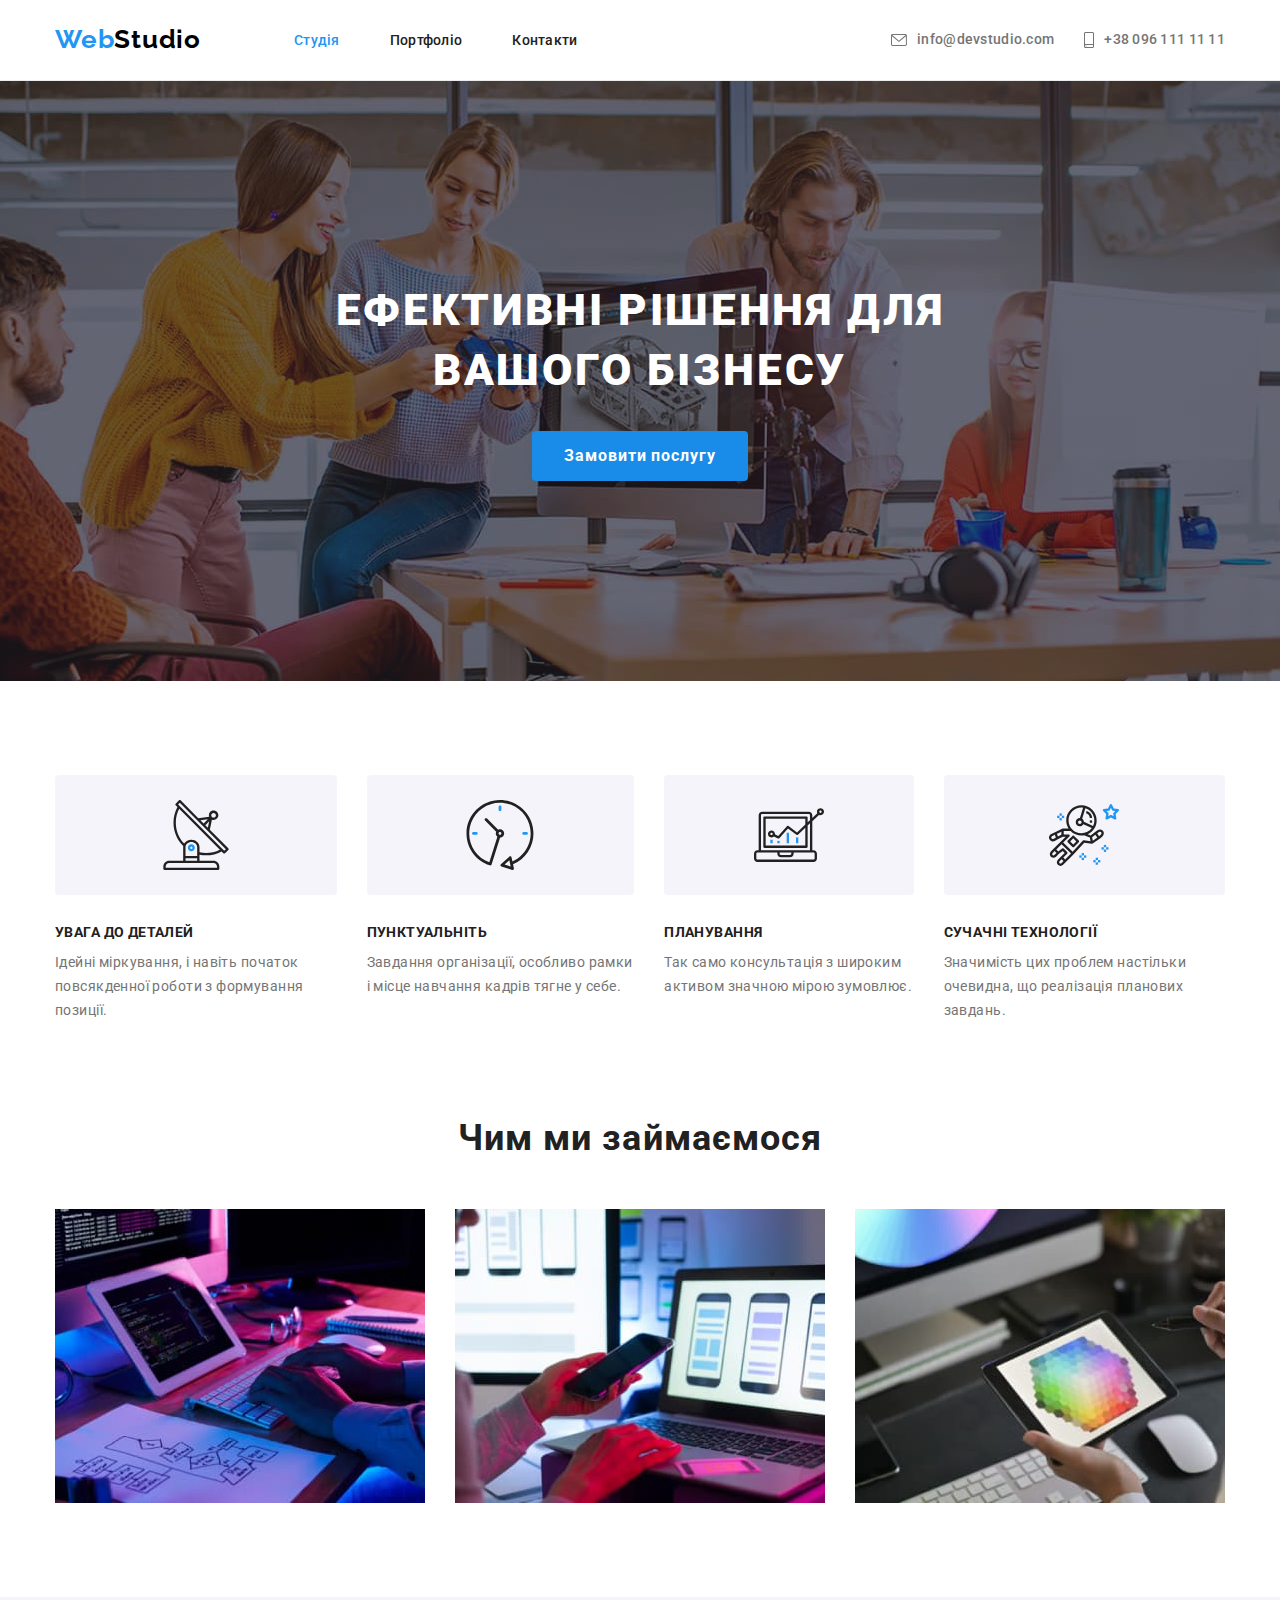
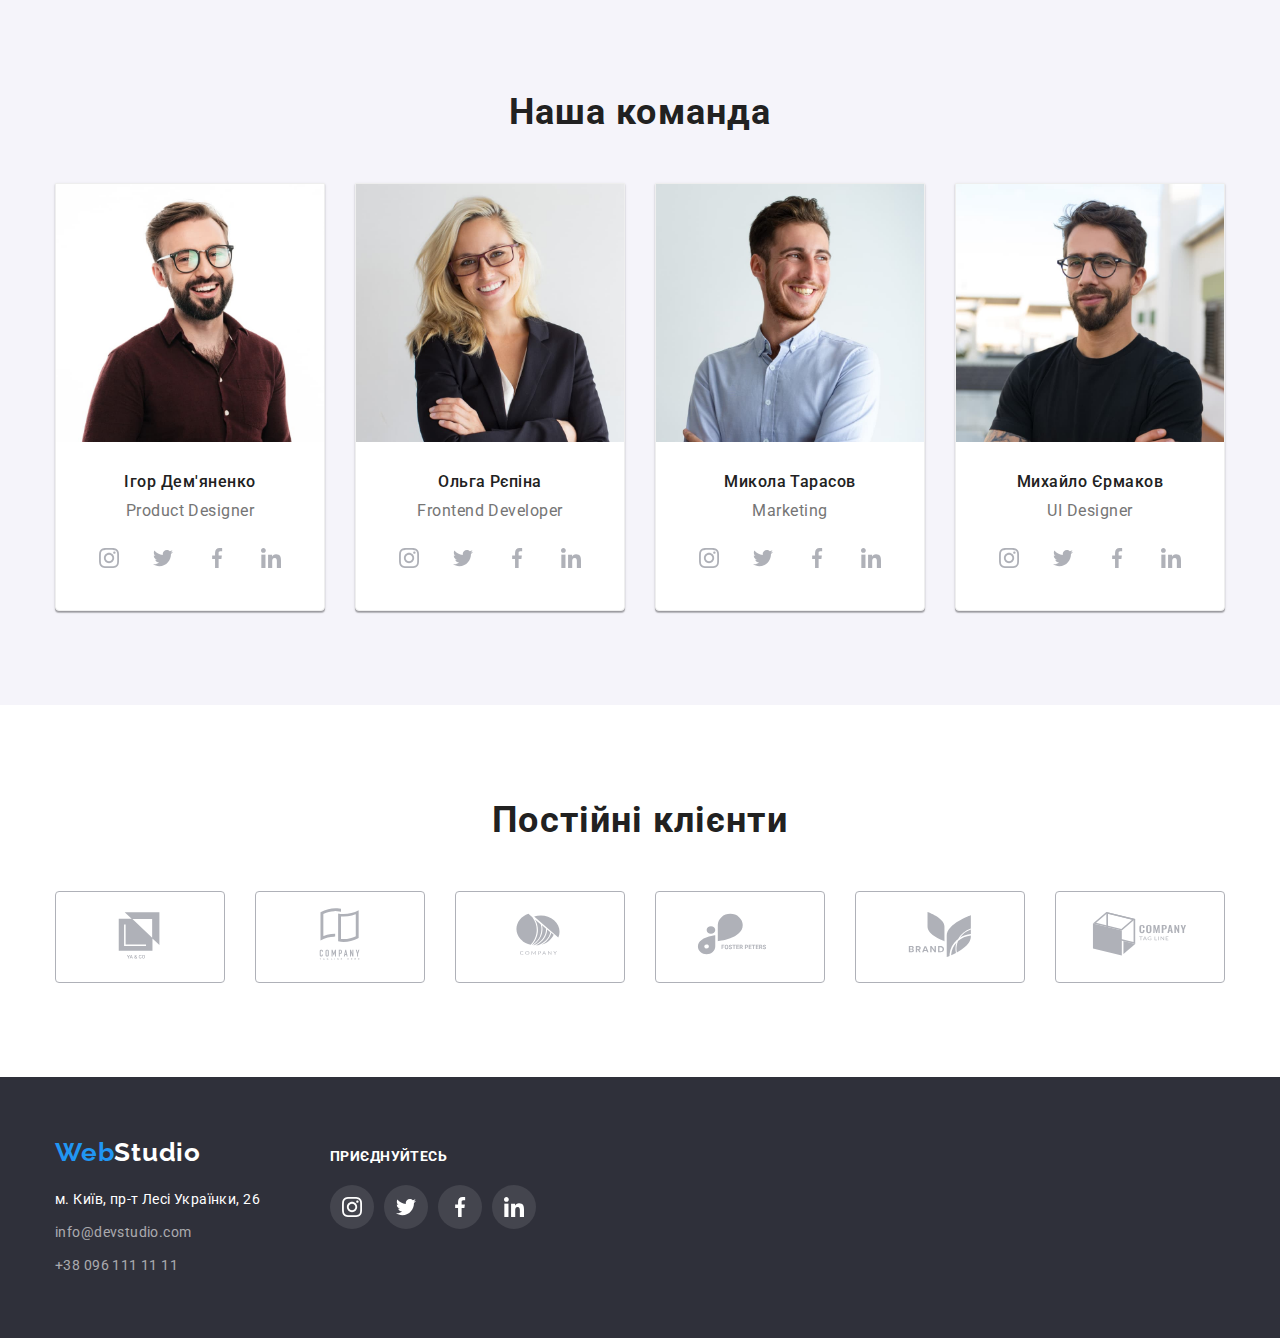
==== index.html @ cfe0ca1d "added files" ====
<!DOCTYPE html>
<html lang="uk">
  <head>
    <meta charset="UTF-8" />
    <meta http-equiv="X-UA-Compatible" content="IE=edge" />
    <meta name="viewport" content="width=device-width, initial-scale=1.0" />
    <title>WebStudio</title>
    <link rel="preconnect" href="https://fonts.googleapis.com" />
    <link rel="preconnect" href="https://fonts.gstatic.com" crossorigin />
    <link
      href="https://fonts.googleapis.com/css2?family=Raleway:wght@700&family=Roboto:wght@400;500;700;900&display=swap"
      rel="stylesheet"
    />
    <link
      rel="stylesheet"
      href="https://cdn.jsdelivr.net/npm/modern-normalize@1.1.0/modern-normalize.min.css"
    />
    <link rel="stylesheet" href="./css/styles.css" />
  </head>
  <body>
    <header class="page-header">
      <div class="container page-header-container">
        <nav class="page-navigation">
          <a class="logo link" href="./index.html">
            <span class="start-logo">Web</span
            ><span class="end-logo">Studio </span>
          </a>
          <ul class="menu list">
            <li>
              <a class="menu-link link current" href="./index.html">Студія</a>
            </li>
            <li>
              <a class="menu-link link" href="./portfolio.html">Портфоліо</a>
            </li>
            <li>
              <a class="menu-link link" href="#">Контакти</a>
            </li>
          </ul>
        </nav>
        <ul class="contact list">
          <li>
            <a
              class="contact-mail link"
              href="mailto:info@devstudio.com"
              target="_blank"
              rel="noopener noreferrer nofollow"
            >
              <svg class="contact-mail-icon" width="16" height="12">
                <use href="./images/sprite.svg#icon-envelope"></use>
              </svg>

              info@devstudio.com
            </a>
          </li>
          <li>
            <a
              class="contact-phone-number link"
              href="tel:+380961111111"
              target="_blank"
              rel="noopener noreferrer nofollow"
            >
              <svg class="contact-phone-icon" width="10" height="16">
                <use href="./images/sprite.svg#icon-smartphone"></use>
              </svg>

              +38 096 111 11 11
            </a>
          </li>
        </ul>
      </div>
    </header>
    <main>
      <section class="hero-section overlay">
        <div class="container">
          <h1 class="hero-title">Ефективні рішення для вашого бізнесу</h1>
          <button class="modal-open-btn" type="button">Замовити послугу</button>
        </div>
      </section>
      <section class="advantages-section">
        <div class="container">
          <h2 class="visually-hidden">Наші переваги</h2>
          <ul class="features list">
            <li class="feature-item">
              <div class="feature-card">
                <svg
                  lang="en"
                  aria-label="antenna icon"
                  class="feature-card-icon"
                  width="70"
                  height="70"
                >
                  <use href="./images/sprite.svg#icon-antenna"></use>
                </svg>
              </div>
              <h3 class="feature-title">Увага до деталей</h3>
              <p class="feature-descr">
                Ідейні міркування, і навіть початок повсякденної роботи з
                формування позиції.
              </p>
            </li>
            <li class="feature-item">
              <div class="feature-card">
                <svg
                  lang="en"
                  aria-label="clock icon"
                  class="feature-card-icon"
                  width="70"
                  height="70"
                >
                  <use href="./images/sprite.svg#icon-clock"></use>
                </svg>
              </div>
              <h3 class="feature-title">Пунктуальніть</h3>
              <p class="feature-descr">
                Завдання організації, особливо рамки і місце навчання кадрів
                тягне у себе.
              </p>
            </li>
            <li class="feature-item">
              <div class="feature-card">
                <svg
                  lang="en"
                  aria-label="diagram icon"
                  class="feature-card-icon"
                  width="70"
                  height="70"
                >
                  <use href="./images/sprite.svg#icon-diagram"></use>
                </svg>
              </div>
              <h3 class="feature-title">Планування</h3>
              <p class="feature-descr">
                Так само консультація з широким активом значною мірою зумовлює.
              </p>
            </li>
            <li class="feature-item">
              <div class="feature-card">
                <svg
                  lang="en"
                  aria-label="asronaut icon"
                  class="feature-card-icon"
                  width="70"
                  height="70"
                >
                  <use href="./images/sprite.svg#icon-astronaut"></use>
                </svg>
              </div>
              <h3 class="feature-title">Сучачні технології</h3>
              <p class="feature-descr">
                Значимість цих проблем настільки очевидна, що реалізація
                планових завдань.
              </p>
            </li>
          </ul>
        </div>
      </section>
      <section class="section about-section">
        <div class="container">
          <h2 class="section-title">Чим ми займаємося</h2>
          <ul class="boxes list">
            <li class="box-item">
              <img
                src="./images/box1.jpg"
                alt="Людина працює за комп'ютером"
                width="370"
                height="294"
              />
            </li>
            <li class="box-item">
              <img
                src="./images/box2.jpg"
                alt="Людина тримає у руці телефон"
                width="370"
                height="294"
              />
            </li>
            <li class="box-item">
              <img
                src="./images/box3.jpg"
                alt="Людина тримає у руці планшет"
                width="370"
                height="294"
              />
            </li>
          </ul>
        </div>
      </section>
      <section class="section team-section">
        <div class="container">
          <h2 class="section-title">Наша команда</h2>

          <ul class="team list">
            <li class="team-item">
              <div class="team-card">
                <img
                  src="./images/img.jpg"
                  alt="чоловік у коричневій сорочці"
                  width="270"
                  height="260"
                />
              </div>
              <div class="team-card-text">
                <h3 class="team-card-title">Ігор Дем'яненко</h3>
                <p class="team-card-descr">Product Designer</p>
                <ul class="social-list list">
                  <li class="social-list-item">
                    <a href="" class="social-list-link">
                      <svg
                        lang="en"
                        aria-label="instagram icon"
                        class="social-list-icon"
                      >
                        <use href="./images/sprite.svg#icon-instagram"></use>
                      </svg>
                    </a>
                  </li>
                  <li class="social-list-item">
                    <a href="" class="social-list-link">
                      <svg
                        lang="en"
                        aria-label="twitter icon"
                        class="social-list-icon"
                      >
                        <use href="./images/sprite.svg#icon-twitter"></use>
                      </svg>
                    </a>
                  </li>
                  <li class="social-list-item">
                    <a href="" class="social-list-link">
                      <svg
                        lang="en"
                        aria-label="facebook icon"
                        class="social-list-icon"
                      >
                        <use href="./images/sprite.svg#icon-facebook"></use>
                      </svg>
                    </a>
                  </li>
                  <li class="social-list-item">
                    <a href="" class="social-list-link">
                      <svg
                        lang="en"
                        aria-label="linkedin icon"
                        class="social-list-icon"
                      >
                        <use href="./images/sprite.svg#icon-linkedin"></use>
                      </svg>
                    </a>
                  </li>
                </ul>
              </div>
            </li>
            <li class="team-item">
              <div class="team-card">
                <img
                  src="./images/img1.jpg"
                  alt="жінка у чорному піджаку"
                  width="270"
                  height="260"
                />
              </div>
              <div class="team-card-text">
                <h3 class="team-card-title">Ольга Рєпіна</h3>
                <p class="team-card-descr">Frontend Developer</p>
                <ul class="social-list list">
                  <li class="social-list-item">
                    <a href="" class="social-list-link">
                      <svg
                        lang="en"
                        aria-label="instagram icon"
                        class="social-list-icon"
                      >
                        <use href="./images/sprite.svg#icon-instagram"></use>
                      </svg>
                    </a>
                  </li>
                  <li class="social-list-item">
                    <a href="" class="social-list-link">
                      <svg
                        lang="en"
                        aria-label="twitter icon"
                        class="social-list-icon"
                      >
                        <use href="./images/sprite.svg#icon-twitter"></use>
                      </svg>
                    </a>
                  </li>
                  <li class="social-list-item">
                    <a href="" class="social-list-link">
                      <svg
                        lang="en"
                        aria-label="facebook icon"
                        class="social-list-icon"
                      >
                        <use href="./images/sprite.svg#icon-facebook"></use>
                      </svg>
                    </a>
                  </li>
                  <li class="social-list-item">
                    <a href="" class="social-list-link">
                      <svg
                        lang="en"
                        aria-label="linkedin icon"
                        class="social-list-icon"
                      >
                        <use href="./images/sprite.svg#icon-linkedin"></use>
                      </svg>
                    </a>
                  </li>
                </ul>
              </div>
            </li>

            <li class="team-item">
              <div class="team-card">
                <img
                  src="./images/img2.jpg"
                  alt="чоловік у білій сорочці"
                  width="270"
                  height="260"
                />
              </div>
              <div class="team-card-text">
                <h3 class="team-card-title">Микола Тарасов</h3>
                <p class="team-card-descr">Marketing</p>
                <ul class="social-list list">
                  <li class="social-list-item">
                    <a href="" class="social-list-link">
                      <svg
                        lang="en"
                        aria-label="instagram icon"
                        class="social-list-icon"
                      >
                        <use href="./images/sprite.svg#icon-instagram"></use>
                      </svg>
                    </a>
                  </li>
                  <li class="social-list-item">
                    <a href="" class="social-list-link">
                      <svg
                        lang="en"
                        aria-label="twitter icon"
                        class="social-list-icon"
                      >
                        <use href="./images/sprite.svg#icon-twitter"></use>
                      </svg>
                    </a>
                  </li>
                  <li class="social-list-item">
                    <a href="" class="social-list-link">
                      <svg
                        lang="en"
                        aria-label="facebook icon"
                        class="social-list-icon"
                      >
                        <use href="./images/sprite.svg#icon-facebook"></use>
                      </svg>
                    </a>
                  </li>
                  <li class="social-list-item">
                    <a href="" class="social-list-link">
                      <svg
                        lang="en"
                        aria-label="linkedin icon"
                        class="social-list-icon"
                      >
                        <use href="./images/sprite.svg#icon-linkedin"></use>
                      </svg>
                    </a>
                  </li>
                </ul>
              </div>
            </li>

            <li class="team-item">
              <div class="team-card">
                <img
                  src="./images/img3.jpg"
                  alt="чоловік у чорній футболці"
                  width="270"
                  height="260"
                />
              </div>

              <div class="team-card-text">
                <h3 class="team-card-title">Михайло Єрмаков</h3>
                <p class="team-card-descr">UI Designer</p>
                <ul class="social-list list">
                  <li class="social-list-item">
                    <a href="" class="social-list-link">
                      <svg
                        lang="en"
                        aria-label="instagram icon"
                        class="social-list-icon"
                      >
                        <use href="./images/sprite.svg#icon-instagram"></use>
                      </svg>
                    </a>
                  </li>
                  <li class="social-list-item">
                    <a href="" class="social-list-link">
                      <svg
                        lang="en"
                        aria-label="twitter icon"
                        class="social-list-icon"
                      >
                        <use href="./images/sprite.svg#icon-twitter"></use>
                      </svg>
                    </a>
                  </li>
                  <li class="social-list-item">
                    <a href="" class="social-list-link">
                      <svg
                        lang="en"
                        aria-label="facebook icon"
                        class="social-list-icon"
                      >
                        <use href="./images/sprite.svg#icon-facebook"></use>
                      </svg>
                    </a>
                  </li>
                  <li class="social-list-item">
                    <a href="" class="social-list-link">
                      <svg
                        lang="en"
                        aria-label="linkedin icon"
                        class="social-list-icon"
                      >
                        <use href="./images/sprite.svg#icon-linkedin"></use>
                      </svg>
                    </a>
                  </li>
                </ul>
              </div>
            </li>
          </ul>
        </div>
      </section>

      <section class="section clients-section">
        <div class="container">
          <h2 class="section-title">Постійні клієнти</h2>
          <ul class="clients-list list">
            <li class="clients-items">
              <a href="" class="clients-list-link link">
                <svg
                  lang="en"
                  aria-label="logo yaco icon"
                  class="clients-list-icon"
                  width="106"
                  height="60"
                >
                  <use href="./images/sprite.svg#icon-logoyaco"></use>
                </svg>
              </a>
            </li>
            <li class="clients-items">
              <a href="" class="clients-list-link link">
                <svg
                  lang="en"
                  aria-label="logo company"
                  class="clients-list-icon"
                  width="106"
                  height="60"
                >
                  <use href="./images/sprite.svg#icon-logocompany"></use>
                </svg>
              </a>
            </li>
            <li class="clients-items">
              <a href="" class="clients-list-link link">
                <svg
                  lang="en"
                  aria-label="logo company"
                  class="clients-list-icon"
                  width="106"
                  height="60"
                >
                  <use href="./images/sprite.svg#icon-logocomp"></use>
                </svg>
              </a>
            </li>
            <li class="clients-items">
              <a href="" class="clients-list-link link">
                <svg
                  lang="en"
                  aria-label="logo foster peters"
                  class="clients-list-icon"
                  width="106"
                  height="60"
                >
                  <use href="./images/sprite.svg#icon-foster"></use>
                </svg>
              </a>
            </li>
            <li class="clients-items">
              <a href="" class="clients-list-link link">
                <svg
                  lang="en"
                  aria-label="logo brand"
                  class="clients-list-icon"
                  width="106"
                  height="60"
                >
                  <use href="./images/sprite.svg#icon-brand"></use>
                </svg>
              </a>
            </li>
            <li class="clients-items">
              <a href="" class="clients-list-link link">
                <svg
                  lang="en"
                  aria-label="logo company tag line"
                  class="clients-list-icon"
                  width="106"
                  height="60"
                >
                  <use href="./images/sprite.svg#icon-tagline"></use>
                </svg>
              </a>
            </li>
          </ul>
        </div>
      </section>
    </main>

    <footer class="footer-section">
      <div class="container">
        <div class="address-container">
          <div>
            <a class="link" href="./index.html">
              <span class="start-logo">Web</span
              ><span class="footer-logo">Studio </span>
            </a>
            <address class="address-section">
              <ul class="list">
                <li class="footer-item">
                  <a
                    class="footer-address link"
                    href="https://goo.gl/maps/guukoqneZC2maSvj9"
                    target="_blank"
                    rel="noopener noreferrer nofollow"
                    >м. Київ, пр-т Лесі Українки, 26</a
                  >
                </li>
                <li class="footer-item">
                  <a
                    class="footer-contacts link"
                    href="mailto:info@devstudio.com"
                    target="_blank"
                    rel="noopener noreferrer nofollow"
                    >info@devstudio.com</a
                  >
                </li>
                <li class="footer-item">
                  <a
                    class="footer-contacts link"
                    href="tel:+380961111111"
                    target="_blank"
                    rel="noopener noreferrer nofollow"
                    >+38 096 111 11 11</a
                  >
                </li>
              </ul>
            </address>
          </div>
          <div class="footer-social-links">
            <strong class="footer-social-links-title">приєднуйтесь</strong>
            <ul class="footer-social-list list">
              <li class="footer-social-list-item">
                <a href="" class="footer-social-list-link">
                  <svg
                    lang="en"
                    aria-label="instagram icon"
                    class="footer-social-list-icon"
                  >
                    <use href="./images/sprite.svg#icon-instagram-footer"></use>
                  </svg>
                </a>
              </li>
              <li class="footer-social-list-item">
                <a href="" class="footer-social-list-link">
                  <svg
                    lang="en"
                    aria-label="twitter icon"
                    class="footer-social-list-icon"
                  >
                    <use href="./images/sprite.svg#icon-twitter-footer"></use>
                  </svg>
                </a>
              </li>
              <li class="footer-social-list-item">
                <a href="" class="footer-social-list-link">
                  <svg
                    lang="en"
                    aria-label="facebook icon"
                    class="footer-social-list-icon"
                  >
                    <use href="./images/sprite.svg#icon-facebook-footer"></use>
                  </svg>
                </a>
              </li>
              <li class="footer-social-list-item">
                <a href="" class="footer-social-list-link">
                  <svg
                    lang="en"
                    aria-label="linkedin icon"
                    class="footer-social-list-icon"
                  >
                    <use href="./images/sprite.svg#icon-linkedin-footer"></use>
                  </svg>
                </a>
              </li>
            </ul>
          </div>
        </div>
      </div>
    </footer>
  </body>
</html>
---- css/styles.css ----
:root {
  --accent-color: #2196f3;
  --primary-font: 'Roboto', sans-serif;
  --secondary-font: 'Raleway', sans-serif;
  --primary-text-color: #212121;
  --secondary-text-color: #757575;
  --main-color: #fff;
  --logo-color: #000;
  --background-active-btn: #188ce8;
  --footer-contacts-text: rgba(255, 255, 255, 0.6);
  --secondary-background-color: #2f303a;
  --team-section-bgc: #f5f4fa;
  --boder-color: #eeeeee;
  --card-gap: 30px;
  --hero-bcg-color: #c4c4c4;
  --social-icon-color-team: #afb1b8;
}

h1,
h2,
h3,
h4,
p {
  margin-top: 0;
  margin-bottom: 0;
}

ul,
ol {
  margin-top: 0;
  margin-bottom: 0;
  padding-left: 0;
}

address {
  font-style: normal;
}

.link {
  text-decoration: none;
}
.list {
  list-style: none;
}
img {
  display: block;
  max-width: 100%;
  height: auto;
}
button {
  cursor: pointer;
}
body {
  font-family: var(--primary-font);
  font-size: 14px;
  line-height: 1.19;
  letter-spacing: 0.03em;

  color: var(--primary-text-color);
  background-color: var(--main-color);
}

.container {
  width: 1200px;
  margin-left: auto;
  margin-right: auto;
  padding-left: 15px;
  padding-right: 15px;
}

.section {
  padding-top: 94px;
  padding-bottom: 94px;
}

.visually-hidden {
  position: absolute;
  white-space: nowrap;
  width: 1px;
  height: 1px;
  overflow: hidden;
  border: 0;
  padding: 0;
  clip: rect(0 0 0 0);
  clip-path: inset(50%);
  margin: -1px;
}

/* Logo */

.start-logo,
.end-logo,
.footer-logo {
  font-family: var(--secondary-font);
  font-weight: 700;
  font-size: 26px;
  letter-spacing: 0.03em;
  color: var(--accent-color);
}
.end-logo {
  color: var(--logo-color);
}

.footer-logo {
  color: var(--main-color);
}

.logo {
  padding-top: 24px;
  padding-bottom: 25px;
  margin-right: 93px;
}

/* Menu */

.page-navigation {
  display: flex;
  align-items: center;
}

.menu {
  display: flex;
  column-gap: 50px;
}

.menu .link.current {
  color: var(--accent-color);
}

.menu-link {
  font-weight: 500;
  line-height: 1.14;
  letter-spacing: 0.02em;
  color: var(--primary-text-color);
  padding-top: 32px;
  padding-bottom: 32px;
}
.menu-link:hover,
.menu-link:focus {
  color: var(--accent-color);
}

/* Header contacts */

.page-header {
  border-bottom: 1px solid #ececec;
}

.page-header-container {
  display: flex;
  align-items: center;
}

.contact-mail,
.contact-phone-number {
  display: flex;
  align-items: center;
  font-weight: 500;
  line-height: 1.14;
  letter-spacing: 0.02em;
  color: var(--secondary-text-color);
  padding-top: 32px;
  padding-bottom: 32px;
  fill: currentColor;
}
.contact-mail:hover,
.contact-mail:focus {
  color: var(--accent-color);
}

.contact-phone-number:hover,
.contact-phone-number:focus {
  color: var(--accent-color);
}

.contact {
  display: flex;
  margin-left: auto;
  column-gap: 30px;
}

.contact-mail-icon {
  margin-right: 10px;
  fill: var(--secondary-text-color);
}

.contact-mail:hover .contact-mail-icon,
.contact-mail:focus .contact-mail-icon {
  fill: var(--accent-color);
}
.contact-phone-icon {
  margin-right: 10px;
  fill: var(--secondary-text-color);
}

.contact-phone-number:hover .contact-phone-icon,
.contact-phone-number:focus .contact-phone-icon {
  fill: var(--accent-color);
}

/* Hero */

.hero-section {
  padding-bottom: 200px;
  padding-top: 200px;
  text-align: center;
  background-color: var(--secondary-background-color);
}

.overlay {
  max-width: 1600px;
  min-height: 600px;
  margin-left: auto;
  margin-right: auto;
  background-color: var(--hero-bcg-color);
  background-image: linear-gradient(rgba(47, 48, 58, 0.4), rgba(47, 48, 58, 0.4)),
    url(../images/heroimg.jpg);
  background-size: cover;
  background-position: center;
}
.hero-title {
  font-weight: 900;
  font-size: 44px;
  line-height: 1.36;
  text-align: center;
  letter-spacing: 0.06em;
  text-transform: uppercase;
  color: var(--main-color);
  width: 696px;
  margin-left: auto;
  margin-right: auto;
  margin-bottom: 30px;
}
/* 
.hero-section-nav {
  display: flex;
  align-items: center;
  flex-direction: column;
} */
/* Button */

.modal-open-btn {
  font-weight: 700;
  font-size: 16px;
  line-height: 1.88;
  letter-spacing: 0.06em;
  color: var(--main-color);
  background: var(--background-active-btn);
  border: none;
  border-radius: 4px;
  padding: 10px 32px;
}
.modal-open-btn:hover,
.modal-open-btn:focus {
  background: var(--background-active-btn);
  box-shadow: 0px 4px 4px rgba(0, 0, 0, 0.15);
  border-radius: 4px;
}

/* Features */

.advantages-section {
  padding-top: 94px;
}
.features {
  display: flex;
  gap: 30px;
}

.feature-item {
  flex-basis: calc((100%-90px) / 4);
}
.feature-title {
  font-weight: 700;
  font-size: 14px;
  line-height: 1.14;
  text-transform: uppercase;
  margin-bottom: 10px;
}

.feature-descr {
  line-height: 1.71;
  color: var(--secondary-text-color);
}

.feature-card {
  display: flex;
  justify-content: center;
  align-items: center;
  height: 120px;
  background-color: var(--team-section-bgc);
  margin-bottom: 30px;
  border-radius: 4px;
}

.feature-card:hover,
.feature-card:focus {
  box-shadow: 0px 4px 4px rgba(0, 0, 0, 0.25);
}

/* About */

.about-section {
  padding-top: 94px;
}

.boxes {
  display: flex;
  gap: 30px;
}

.box-item {
  flex-basis: calc((100%-60px) / 3);
}
/* Team */

.team {
  display: flex;
  gap: 30px;
}

.team-section {
  background-color: var(--team-section-bgc);
}

.section-title {
  font-weight: 700;
  font-size: 36px;
  line-height: 1.17;
  letter-spacing: 0.03em;
  margin-bottom: 50px;
  text-align: center;
}

.team-card-title {
  font-weight: 500;
  font-size: 16px;
  letter-spacing: 0.03em;
  margin-bottom: 10px;
  text-align: center;
}
.team-card-descr {
  font-size: 16px;
  letter-spacing: 0.03em;
  color: var(--secondary-text-color);
  text-align: center;
  margin-bottom: 16px;
}

.team-item {
  flex-basis: calc((100%-90px / 4));
  border: 1px solid var(--boder-color);

  box-shadow: 0px 1px 3px rgba(0, 0, 0, 0.12), 0px 1px 1px rgba(0, 0, 0, 0.14),
    0px 2px 1px rgba(0, 0, 0, 0.2);
  border-radius: 0px 0px 4px 4px;

  background-color: var(--main-color);
}

.team-card-text {
  padding-top: 30px;
  padding-bottom: 30px;
}

.team-card {
  background-color: var(--main-color);
}

.social-list-icon {
  width: 20px;
  height: 20px;
  fill: var(--social-icon-color-team);
}

.social-list {
  display: flex;
  justify-content: center;
  column-gap: 10px;
}

.social-list-link {
  display: flex;
  align-items: center;
  justify-content: center;
  width: 44px;
  height: 44px;
  border-radius: 50%;
  background-color: var(--main-color);
}

.social-list-link:hover,
.social-list-link:focus {
  background-color: var(--accent-color);
}
.social-list-link:hover .social-list-icon,
.social-list-link:focus .social-list-icon {
  fill: var(--main-color);
}

/* Clients */

.clients-list {
  display: flex;
  justify-content: center;
  align-items: center;
  column-gap: 30px;
}

.clients-items {
  display: flex;
  justify-content: center;
  align-items: center;
  width: 170px;
  height: 92px;
  border-radius: 4px;
  border: 1px solid var(--social-icon-color-team);
}

.clients-list-link {
  fill: currentColor;
}
.clients-list-link:hover,
.clients-list-link:focus {
  fill: var(--accent-color);
}

.clients-list-icon {
  color: var(--social-icon-color-team);
}
/* Footer */

.footer-address,
.footer-contacts {
  line-height: 1.71;
  color: var(--main-color);
}
.footer-contacts {
  color: var(--footer-contacts-text);
}
.footer-contacts:hover,
.footer-contacts:focus {
  color: var(--accent-color);
}

.footer-address:hover,
.footer-address:focus {
  color: var(--accent-color);
}
.footer-section {
  background-color: var(--secondary-background-color);
  padding-top: 60px;
  padding-bottom: 60px;
}

.address-section {
  margin-top: 20px;
}

.address-container {
  display: flex;
  align-items: baseline;
}

.footer-item:not(:last-child) {
  margin-bottom: 9px;
}

.footer-social-links-title {
  font-weight: 700;
  font-size: 14px;
  line-height: 1.14;
  text-transform: uppercase;
  color: var(--main-color);
  margin-bottom: 20px;
}

.footer-social-list-icon {
  width: 20px;
  height: 20px;
  fill: var(--main-color);
}

.footer-social-list {
  display: flex;
  justify-content: center;
  column-gap: 10px;
  margin-top: 20px;
}

.footer-social-list-link {
  display: flex;
  align-items: center;
  justify-content: center;
  width: 44px;
  height: 44px;
  border-radius: 50%;
  background-color: rgba(255, 255, 255, 0.1);
}

.footer-social-list-link:hover,
.footer-social-list-link:focus {
  background-color: var(--accent-color);
}
.footer-social-list-link:hover .footer-social-list-icon,
.footer-social-list-link:focus .footer-social-list-icon {
  fill: var(--main-color);
}

.footer-social-links {
  margin-left: 70px;
}
/* Portfolio page */

.filter-open-btn {
  font-weight: 500;
  font-size: 16px;
  line-height: 1.63;
  letter-spacing: 0.03em;
  color: var(--primary-text-color);
  background-color: var(--team-section-bgc);
  display: flex;
  border-radius: 4px;
  border: none;
  padding: 6px 22px;
}
.filter-open-btn:hover,
.filter-open-btn:focus {
  color: var(--main-color);
  background: var(--accent-color);
  box-shadow: 0px 3px 1px rgba(0, 0, 0, 0.1), 0px 1px 2px rgba(0, 0, 0, 0.08),
    0px 2px 2px rgba(0, 0, 0, 0.12);
}

.project-title {
  font-weight: 700;
  font-size: 18px;
  line-height: 2;
  letter-spacing: 0.06em;
  color: var(--primary-text-color);
  margin-bottom: 4px;
  margin-right: auto;
}
.project-descr {
  line-height: 1.88;
  margin-right: auto;
}

.filter-items {
  display: flex;
  justify-content: center;
  gap: 8px;
  margin-bottom: 50px;
}

.project-list {
  display: flex;
  flex-wrap: wrap;
  gap: 30px;
}

.project-item {
  flex-basis: calc(100% -60px / 3);
}

.project-descr {
  font-size: 16px;
  letter-spacing: 0.03em;
  color: var(--secondary-text-color);
}

.project-item-descr {
  padding: 20px 24px;
  border: 1px solid var(--boder-color);
  border-top: none;
}

.project-item-link {
  display: block;
}

.project-item-link:hover,
.project-item-link:focus {
  box-shadow: 0px 1px 1px rgba(0, 0, 0, 0.12), 0px 4px 4px rgba(0, 0, 0, 0.06),
    1px 4px 6px rgba(0, 0, 0, 0.16);
}
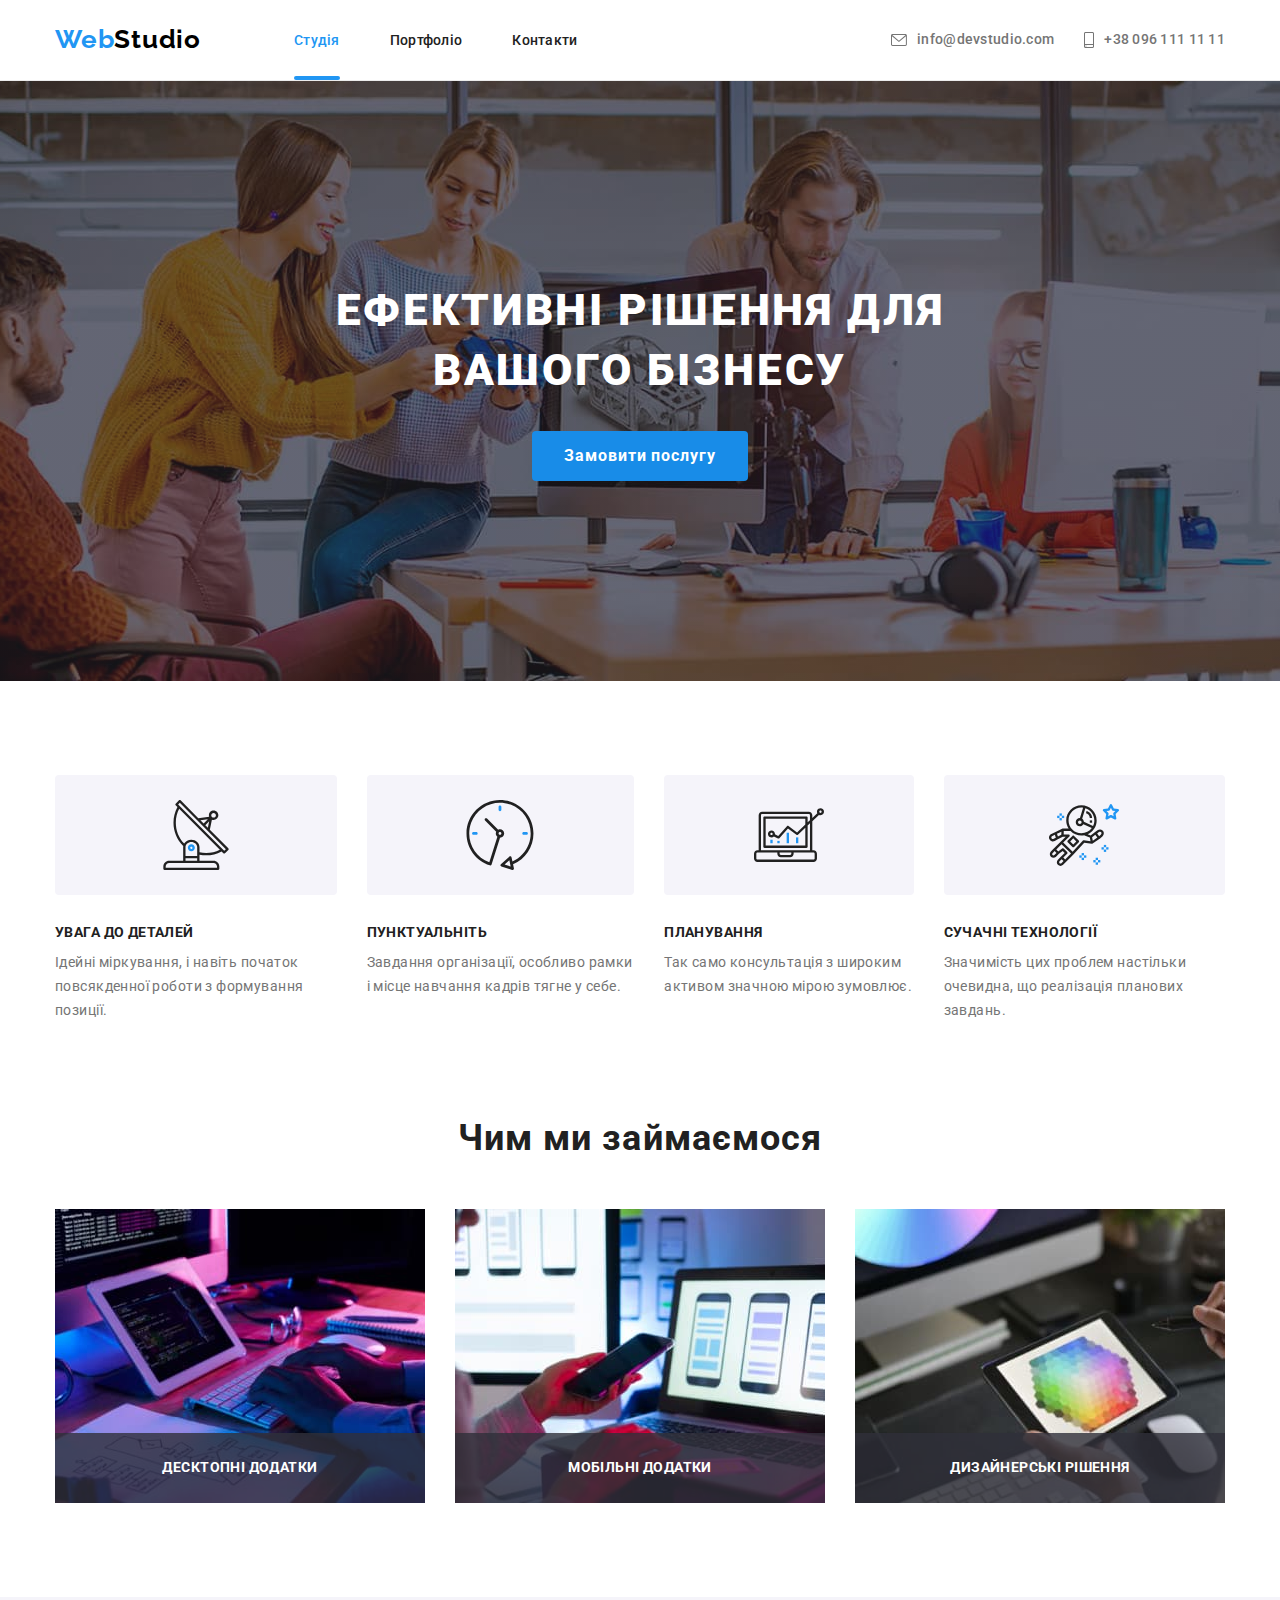
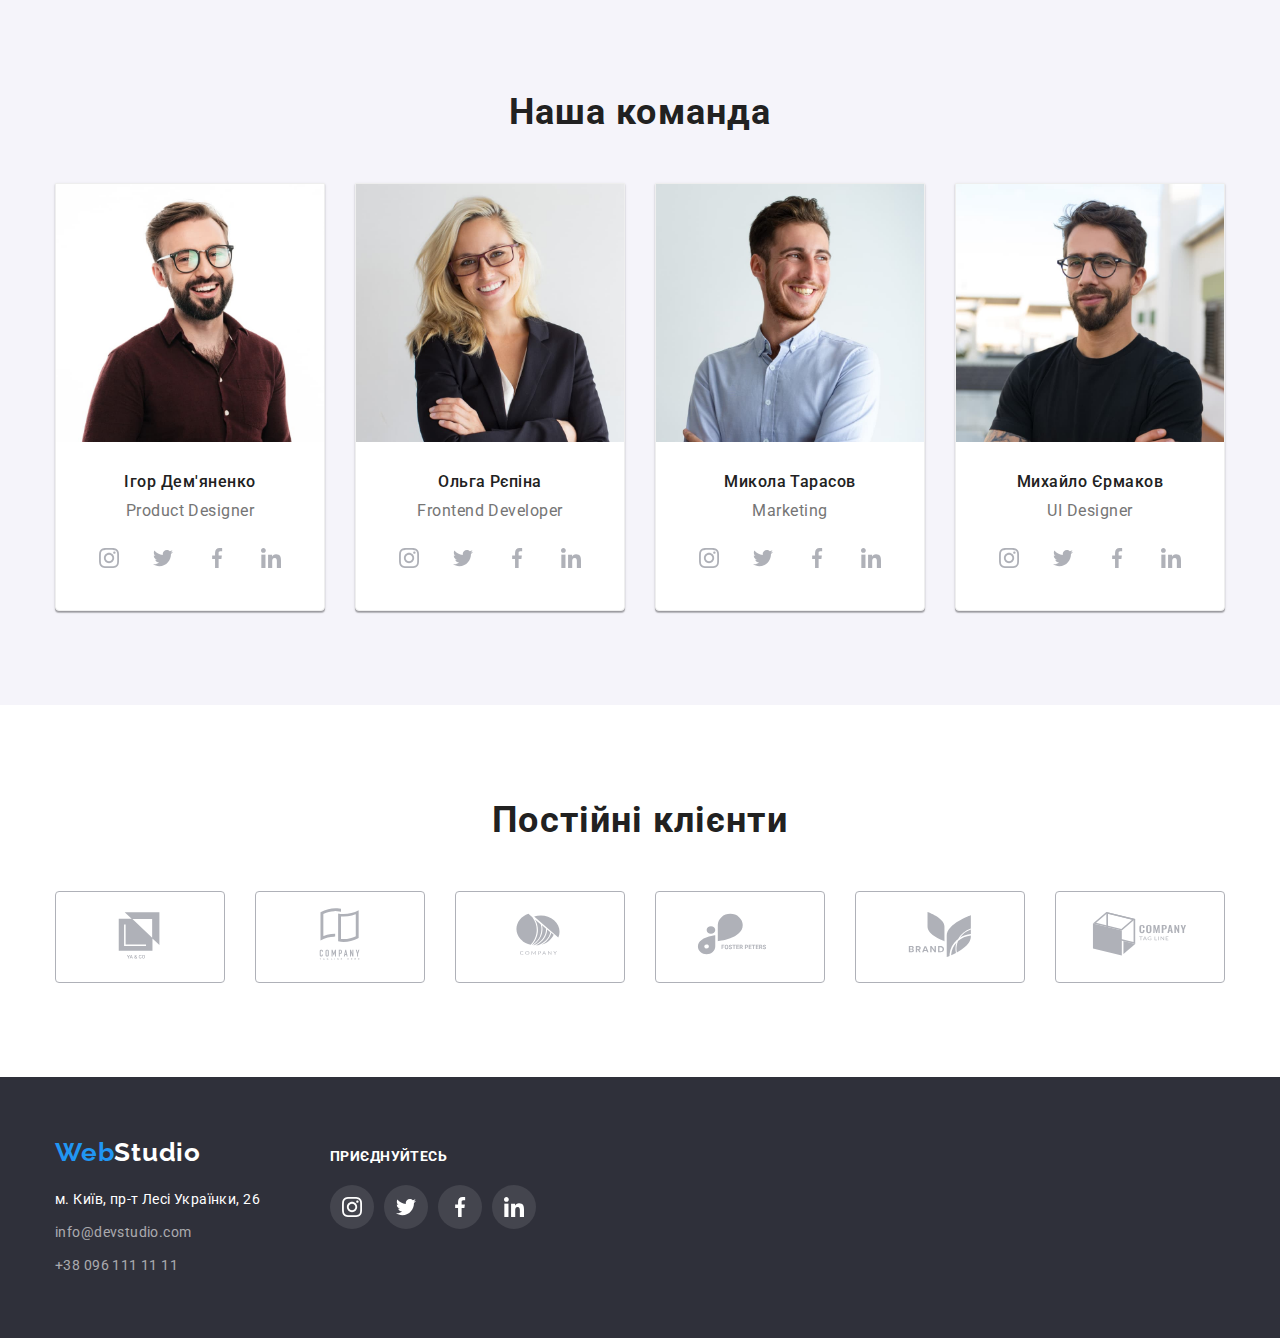
==== commit 840b3ac2: "updated files" ====
--- a/index.html
+++ b/index.html
@@ -9,12 +9,10 @@
     <link rel="preconnect" href="https://fonts.gstatic.com" crossorigin />
     <link
       href="https://fonts.googleapis.com/css2?family=Raleway:wght@700&family=Roboto:wght@400;500;700;900&display=swap"
-      rel="stylesheet"
-    />
+      rel="stylesheet" />
     <link
       rel="stylesheet"
-      href="https://cdn.jsdelivr.net/npm/modern-normalize@1.1.0/modern-normalize.min.css"
-    />
+      href="https://cdn.jsdelivr.net/npm/modern-normalize@1.1.0/modern-normalize.min.css" />
     <link rel="stylesheet" href="./css/styles.css" />
   </head>
   <body>
@@ -43,8 +41,7 @@
               class="contact-mail link"
               href="mailto:info@devstudio.com"
               target="_blank"
-              rel="noopener noreferrer nofollow"
-            >
+              rel="noopener noreferrer nofollow">
               <svg class="contact-mail-icon" width="16" height="12">
                 <use href="./images/sprite.svg#icon-envelope"></use>
               </svg>
@@ -57,8 +54,7 @@
               class="contact-phone-number link"
               href="tel:+380961111111"
               target="_blank"
-              rel="noopener noreferrer nofollow"
-            >
+              rel="noopener noreferrer nofollow">
               <svg class="contact-phone-icon" width="10" height="16">
                 <use href="./images/sprite.svg#icon-smartphone"></use>
               </svg>
@@ -70,10 +66,12 @@
       </div>
     </header>
     <main>
-      <section class="hero-section overlay">
+      <section class="hero-section hero-overlay">
         <div class="container">
           <h1 class="hero-title">Ефективні рішення для вашого бізнесу</h1>
-          <button class="modal-open-btn" type="button">Замовити послугу</button>
+          <button class="modal-open-btn" type="button" data-modal-open>
+            Замовити послугу
+          </button>
         </div>
       </section>
       <section class="advantages-section">
@@ -87,8 +85,7 @@
                   aria-label="antenna icon"
                   class="feature-card-icon"
                   width="70"
-                  height="70"
-                >
+                  height="70">
                   <use href="./images/sprite.svg#icon-antenna"></use>
                 </svg>
               </div>
@@ -105,8 +102,7 @@
                   aria-label="clock icon"
                   class="feature-card-icon"
                   width="70"
-                  height="70"
-                >
+                  height="70">
                   <use href="./images/sprite.svg#icon-clock"></use>
                 </svg>
               </div>
@@ -123,8 +119,7 @@
                   aria-label="diagram icon"
                   class="feature-card-icon"
                   width="70"
-                  height="70"
-                >
+                  height="70">
                   <use href="./images/sprite.svg#icon-diagram"></use>
                 </svg>
               </div>
@@ -140,8 +135,7 @@
                   aria-label="asronaut icon"
                   class="feature-card-icon"
                   width="70"
-                  height="70"
-                >
+                  height="70">
                   <use href="./images/sprite.svg#icon-astronaut"></use>
                 </svg>
               </div>
@@ -163,24 +157,24 @@
                 src="./images/box1.jpg"
                 alt="Людина працює за комп'ютером"
                 width="370"
-                height="294"
-              />
+                height="294" />
+              <p class="about-item-overlay">Десктопні додатки</p>
             </li>
             <li class="box-item">
               <img
                 src="./images/box2.jpg"
                 alt="Людина тримає у руці телефон"
                 width="370"
-                height="294"
-              />
+                height="294" />
+              <p class="about-item-overlay">Мобільні додатки</p>
             </li>
             <li class="box-item">
               <img
                 src="./images/box3.jpg"
                 alt="Людина тримає у руці планшет"
                 width="370"
-                height="294"
-              />
+                height="294" />
+              <p class="about-item-overlay">Дизайнерські рішення</p>
             </li>
           </ul>
         </div>
@@ -196,8 +190,7 @@
                   src="./images/img.jpg"
                   alt="чоловік у коричневій сорочці"
                   width="270"
-                  height="260"
-                />
+                  height="260" />
               </div>
               <div class="team-card-text">
                 <h3 class="team-card-title">Ігор Дем'яненко</h3>
@@ -208,8 +201,7 @@
                       <svg
                         lang="en"
                         aria-label="instagram icon"
-                        class="social-list-icon"
-                      >
+                        class="social-list-icon">
                         <use href="./images/sprite.svg#icon-instagram"></use>
                       </svg>
                     </a>
@@ -219,8 +211,7 @@
                       <svg
                         lang="en"
                         aria-label="twitter icon"
-                        class="social-list-icon"
-                      >
+                        class="social-list-icon">
                         <use href="./images/sprite.svg#icon-twitter"></use>
                       </svg>
                     </a>
@@ -230,8 +221,7 @@
                       <svg
                         lang="en"
                         aria-label="facebook icon"
-                        class="social-list-icon"
-                      >
+                        class="social-list-icon">
                         <use href="./images/sprite.svg#icon-facebook"></use>
                       </svg>
                     </a>
@@ -241,8 +231,7 @@
                       <svg
                         lang="en"
                         aria-label="linkedin icon"
-                        class="social-list-icon"
-                      >
+                        class="social-list-icon">
                         <use href="./images/sprite.svg#icon-linkedin"></use>
                       </svg>
                     </a>
@@ -256,8 +245,7 @@
                   src="./images/img1.jpg"
                   alt="жінка у чорному піджаку"
                   width="270"
-                  height="260"
-                />
+                  height="260" />
               </div>
               <div class="team-card-text">
                 <h3 class="team-card-title">Ольга Рєпіна</h3>
@@ -268,8 +256,7 @@
                       <svg
                         lang="en"
                         aria-label="instagram icon"
-                        class="social-list-icon"
-                      >
+                        class="social-list-icon">
                         <use href="./images/sprite.svg#icon-instagram"></use>
                       </svg>
                     </a>
@@ -279,8 +266,7 @@
                       <svg
                         lang="en"
                         aria-label="twitter icon"
-                        class="social-list-icon"
-                      >
+                        class="social-list-icon">
                         <use href="./images/sprite.svg#icon-twitter"></use>
                       </svg>
                     </a>
@@ -290,8 +276,7 @@
                       <svg
                         lang="en"
                         aria-label="facebook icon"
-                        class="social-list-icon"
-                      >
+                        class="social-list-icon">
                         <use href="./images/sprite.svg#icon-facebook"></use>
                       </svg>
                     </a>
@@ -301,8 +286,7 @@
                       <svg
                         lang="en"
                         aria-label="linkedin icon"
-                        class="social-list-icon"
-                      >
+                        class="social-list-icon">
                         <use href="./images/sprite.svg#icon-linkedin"></use>
                       </svg>
                     </a>
@@ -317,8 +301,7 @@
                   src="./images/img2.jpg"
                   alt="чоловік у білій сорочці"
                   width="270"
-                  height="260"
-                />
+                  height="260" />
               </div>
               <div class="team-card-text">
                 <h3 class="team-card-title">Микола Тарасов</h3>
@@ -329,8 +312,7 @@
                       <svg
                         lang="en"
                         aria-label="instagram icon"
-                        class="social-list-icon"
-                      >
+                        class="social-list-icon">
                         <use href="./images/sprite.svg#icon-instagram"></use>
                       </svg>
                     </a>
@@ -340,8 +322,7 @@
                       <svg
                         lang="en"
                         aria-label="twitter icon"
-                        class="social-list-icon"
-                      >
+                        class="social-list-icon">
                         <use href="./images/sprite.svg#icon-twitter"></use>
                       </svg>
                     </a>
@@ -351,8 +332,7 @@
                       <svg
                         lang="en"
                         aria-label="facebook icon"
-                        class="social-list-icon"
-                      >
+                        class="social-list-icon">
                         <use href="./images/sprite.svg#icon-facebook"></use>
                       </svg>
                     </a>
@@ -362,8 +342,7 @@
                       <svg
                         lang="en"
                         aria-label="linkedin icon"
-                        class="social-list-icon"
-                      >
+                        class="social-list-icon">
                         <use href="./images/sprite.svg#icon-linkedin"></use>
                       </svg>
                     </a>
@@ -378,8 +357,7 @@
                   src="./images/img3.jpg"
                   alt="чоловік у чорній футболці"
                   width="270"
-                  height="260"
-                />
+                  height="260" />
               </div>
 
               <div class="team-card-text">
@@ -391,8 +369,7 @@
                       <svg
                         lang="en"
                         aria-label="instagram icon"
-                        class="social-list-icon"
-                      >
+                        class="social-list-icon">
                         <use href="./images/sprite.svg#icon-instagram"></use>
                       </svg>
                     </a>
@@ -402,8 +379,7 @@
                       <svg
                         lang="en"
                         aria-label="twitter icon"
-                        class="social-list-icon"
-                      >
+                        class="social-list-icon">
                         <use href="./images/sprite.svg#icon-twitter"></use>
                       </svg>
                     </a>
@@ -413,8 +389,7 @@
                       <svg
                         lang="en"
                         aria-label="facebook icon"
-                        class="social-list-icon"
-                      >
+                        class="social-list-icon">
                         <use href="./images/sprite.svg#icon-facebook"></use>
                       </svg>
                     </a>
@@ -424,8 +399,7 @@
                       <svg
                         lang="en"
                         aria-label="linkedin icon"
-                        class="social-list-icon"
-                      >
+                        class="social-list-icon">
                         <use href="./images/sprite.svg#icon-linkedin"></use>
                       </svg>
                     </a>
@@ -448,8 +422,7 @@
                   aria-label="logo yaco icon"
                   class="clients-list-icon"
                   width="106"
-                  height="60"
-                >
+                  height="60">
                   <use href="./images/sprite.svg#icon-logoyaco"></use>
                 </svg>
               </a>
@@ -461,8 +434,7 @@
                   aria-label="logo company"
                   class="clients-list-icon"
                   width="106"
-                  height="60"
-                >
+                  height="60">
                   <use href="./images/sprite.svg#icon-logocompany"></use>
                 </svg>
               </a>
@@ -474,8 +446,7 @@
                   aria-label="logo company"
                   class="clients-list-icon"
                   width="106"
-                  height="60"
-                >
+                  height="60">
                   <use href="./images/sprite.svg#icon-logocomp"></use>
                 </svg>
               </a>
@@ -487,8 +458,7 @@
                   aria-label="logo foster peters"
                   class="clients-list-icon"
                   width="106"
-                  height="60"
-                >
+                  height="60">
                   <use href="./images/sprite.svg#icon-foster"></use>
                 </svg>
               </a>
@@ -500,8 +470,7 @@
                   aria-label="logo brand"
                   class="clients-list-icon"
                   width="106"
-                  height="60"
-                >
+                  height="60">
                   <use href="./images/sprite.svg#icon-brand"></use>
                 </svg>
               </a>
@@ -513,8 +482,7 @@
                   aria-label="logo company tag line"
                   class="clients-list-icon"
                   width="106"
-                  height="60"
-                >
+                  height="60">
                   <use href="./images/sprite.svg#icon-tagline"></use>
                 </svg>
               </a>
@@ -572,8 +540,7 @@
                   <svg
                     lang="en"
                     aria-label="instagram icon"
-                    class="footer-social-list-icon"
-                  >
+                    class="footer-social-list-icon">
                     <use href="./images/sprite.svg#icon-instagram-footer"></use>
                   </svg>
                 </a>
@@ -583,8 +550,7 @@
                   <svg
                     lang="en"
                     aria-label="twitter icon"
-                    class="footer-social-list-icon"
-                  >
+                    class="footer-social-list-icon">
                     <use href="./images/sprite.svg#icon-twitter-footer"></use>
                   </svg>
                 </a>
@@ -594,8 +560,7 @@
                   <svg
                     lang="en"
                     aria-label="facebook icon"
-                    class="footer-social-list-icon"
-                  >
+                    class="footer-social-list-icon">
                     <use href="./images/sprite.svg#icon-facebook-footer"></use>
                   </svg>
                 </a>
@@ -605,8 +570,7 @@
                   <svg
                     lang="en"
                     aria-label="linkedin icon"
-                    class="footer-social-list-icon"
-                  >
+                    class="footer-social-list-icon">
                     <use href="./images/sprite.svg#icon-linkedin-footer"></use>
                   </svg>
                 </a>
@@ -616,5 +580,16 @@
         </div>
       </div>
     </footer>
+
+    <div class="backdrop is-hidden" data-modal>
+      <div class="modal">
+        <button type="button" class="close-modal-btn" data-modal-close>
+          <svg class="modal-close-icon" width="18" height="18">
+            <use href="./images/sprite.svg#icon-close"></use>
+          </svg>
+        </button>
+      </div>
+    </div>
+    <script src="./js/modal.js"></script>
   </body>
 </html>
--- a/css/styles.css
+++ b/css/styles.css
@@ -14,6 +14,7 @@
   --card-gap: 30px;
   --hero-bcg-color: #c4c4c4;
   --social-icon-color-team: #afb1b8;
+  --transition-dur-and-func: 250ms cubic-bezier(0.4, 0, 0.2, 1);
 }
 
 h1,
@@ -134,12 +135,24 @@
   color: var(--primary-text-color);
   padding-top: 32px;
   padding-bottom: 32px;
+  transition: color var(--transition-dur-and-func);
+  position: relative;
 }
 .menu-link:hover,
 .menu-link:focus {
   color: var(--accent-color);
 }
 
+.current::after {
+  content: '';
+  position: absolute;
+  bottom: 0;
+  left: 0;
+  width: 100%;
+  height: 4px;
+  border-radius: 2px;
+  background-color: var(--accent-color);
+}
 /* Header contacts */
 
 .page-header {
@@ -162,6 +175,7 @@
   padding-top: 32px;
   padding-bottom: 32px;
   fill: currentColor;
+  transition: color var(--transition-dur-and-func);
 }
 .contact-mail:hover,
 .contact-mail:focus {
@@ -182,6 +196,7 @@
 .contact-mail-icon {
   margin-right: 10px;
   fill: var(--secondary-text-color);
+  transition: fill var(--transition-dur-and-func);
 }
 
 .contact-mail:hover .contact-mail-icon,
@@ -191,6 +206,7 @@
 .contact-phone-icon {
   margin-right: 10px;
   fill: var(--secondary-text-color);
+  transition: fill var(--transition-dur-and-func);
 }
 
 .contact-phone-number:hover .contact-phone-icon,
@@ -207,7 +223,7 @@
   background-color: var(--secondary-background-color);
 }
 
-.overlay {
+.hero-overlay {
   max-width: 1600px;
   min-height: 600px;
   margin-left: auto;
@@ -231,12 +247,7 @@
   margin-right: auto;
   margin-bottom: 30px;
 }
-/* 
-.hero-section-nav {
-  display: flex;
-  align-items: center;
-  flex-direction: column;
-} */
+
 /* Button */
 
 .modal-open-btn {
@@ -249,12 +260,13 @@
   border: none;
   border-radius: 4px;
   padding: 10px 32px;
+  transition: background-color var(--transition-dur-and-func),
+    box-shadow var(--transition-dur-and-func);
 }
 .modal-open-btn:hover,
 .modal-open-btn:focus {
-  background: var(--background-active-btn);
+  background-color: var(--background-active-btn);
   box-shadow: 0px 4px 4px rgba(0, 0, 0, 0.15);
-  border-radius: 4px;
 }
 
 /* Features */
@@ -291,6 +303,7 @@
   background-color: var(--team-section-bgc);
   margin-bottom: 30px;
   border-radius: 4px;
+  transition: box-shadow var(--transition-dur-and-func);
 }
 
 .feature-card:hover,
@@ -311,6 +324,27 @@
 
 .box-item {
   flex-basis: calc((100%-60px) / 3);
+  position: relative;
+  overflow: hidden;
+  z-index: 100;
+}
+
+.about-item-overlay {
+  display: flex;
+  align-items: center;
+  justify-content: center;
+  position: absolute;
+  font-family: var(--primary-font);
+  font-weight: 700;
+  line-height: 1.14;
+  color: var(--main-color);
+  text-transform: uppercase;
+  background-color: rgba(47, 48, 58, 0.8);
+  box-shadow: 0px 4px 4px rgba(0, 0, 0, 0.25);
+  width: 370px;
+  height: 70px;
+  bottom: 0;
+  right: 0;
 }
 /* Team */
 
@@ -371,6 +405,7 @@
   width: 20px;
   height: 20px;
   fill: var(--social-icon-color-team);
+  transition: fill var(--transition-dur-and-func);
 }
 
 .social-list {
@@ -387,6 +422,7 @@
   height: 44px;
   border-radius: 50%;
   background-color: var(--main-color);
+  transition: background-color var(--transition-dur-and-func);
 }
 
 .social-list-link:hover,
@@ -415,10 +451,18 @@
   height: 92px;
   border-radius: 4px;
   border: 1px solid var(--social-icon-color-team);
+  transition: border var(--transition-dur-and-func), fill var(--transition-dur-and-func);
+}
+
+.clients-items:hover,
+.clients-items:focus {
+  border: 1px solid var(--accent-color);
+  fill: var(--accent-color);
 }
 
 .clients-list-link {
-  fill: currentColor;
+  fill: var(--social-icon-color-team);
+  transition: fill var(--transition-dur-and-func);
 }
 .clients-list-link:hover,
 .clients-list-link:focus {
@@ -426,14 +470,21 @@
 }
 
 .clients-list-icon {
-  color: var(--social-icon-color-team);
-}
+  transition: fill var(--transition-dur-and-func);
+}
+
+.clients-list-link:hover .clients-list-icon,
+.clients-list-link:focus .clients-list-icon {
+  fill: var(--accent-color);
+}
+
 /* Footer */
 
 .footer-address,
 .footer-contacts {
   line-height: 1.71;
   color: var(--main-color);
+  transition: color var(--transition-dur-and-func);
 }
 .footer-contacts {
   color: var(--footer-contacts-text);
@@ -479,6 +530,7 @@
   width: 20px;
   height: 20px;
   fill: var(--main-color);
+  transition: fill var(--transition-dur-and-func);
 }
 
 .footer-social-list {
@@ -496,6 +548,7 @@
   height: 44px;
   border-radius: 50%;
   background-color: rgba(255, 255, 255, 0.1);
+  transition: background-color var(--transition-dur-and-func);
 }
 
 .footer-social-list-link:hover,
@@ -523,11 +576,13 @@
   border-radius: 4px;
   border: none;
   padding: 6px 22px;
+  transition: color var(--transition-dur-and-func), background-color var(--transition-dur-and-func),
+    box-shadow var(--transition-dur-and-func);
 }
 .filter-open-btn:hover,
 .filter-open-btn:focus {
   color: var(--main-color);
-  background: var(--accent-color);
+  background-color: var(--accent-color);
   box-shadow: 0px 3px 1px rgba(0, 0, 0, 0.1), 0px 1px 2px rgba(0, 0, 0, 0.08),
     0px 2px 2px rgba(0, 0, 0, 0.12);
 }
@@ -577,6 +632,7 @@
 
 .project-item-link {
   display: block;
+  transition: box-shadow var(--transition-dur-and-func);
 }
 
 .project-item-link:hover,
@@ -584,3 +640,75 @@
   box-shadow: 0px 1px 1px rgba(0, 0, 0, 0.12), 0px 4px 4px rgba(0, 0, 0, 0.06),
     1px 4px 6px rgba(0, 0, 0, 0.16);
 }
+
+.project-item-overlay {
+  position: absolute;
+  top: 0;
+  left: 0;
+  font-family: var(--primary-font);
+  font-size: 18px;
+  line-height: 1.56;
+  letter-spacing: 0.03em;
+  color: var(--main-color);
+  padding: 63px 24px;
+  width: 100%;
+  height: 100%;
+  transform: translateY(100%);
+  transition: transform var(--transition-dur-and-func);
+}
+
+.project-card {
+  position: relative;
+  overflow: hidden;
+}
+
+.project-item-link:hover .project-item-overlay,
+.project-item-link:focus .project-item-overlay {
+  background: rgba(33, 150, 243, 0.9);
+  transform: translateY(0%);
+}
+
+.backdrop {
+  position: fixed;
+  top: 0;
+  left: 0;
+  width: 100%;
+  height: 100%;
+  background-color: rgba(0, 0, 0, 0.2);
+  z-index: 100;
+
+  transition: opacity 500ms ease, visibility 500ms ease;
+}
+
+.modal {
+  position: absolute;
+  top: 50%;
+  left: 50%;
+  transform: translate(-50%, -50%);
+  width: 528px;
+  height: 581px;
+  background-color: var(--main-color);
+}
+
+.close-modal-btn {
+  position: absolute;
+  top: 8px;
+  right: 8px;
+  display: flex;
+  align-items: center;
+  justify-content: center;
+  width: 30px;
+  height: 30px;
+  border-radius: 50%;
+  background-color: transparent;
+  border: 1px solid rgba(0, 0, 0, 0.1);
+  padding: 0;
+  /* transform: scale(0.75);
+  transform: rotate(-45deg); */
+}
+
+.backdrop.is-hidden {
+  visibility: hidden;
+  opacity: 0;
+  pointer-events: none;
+}
